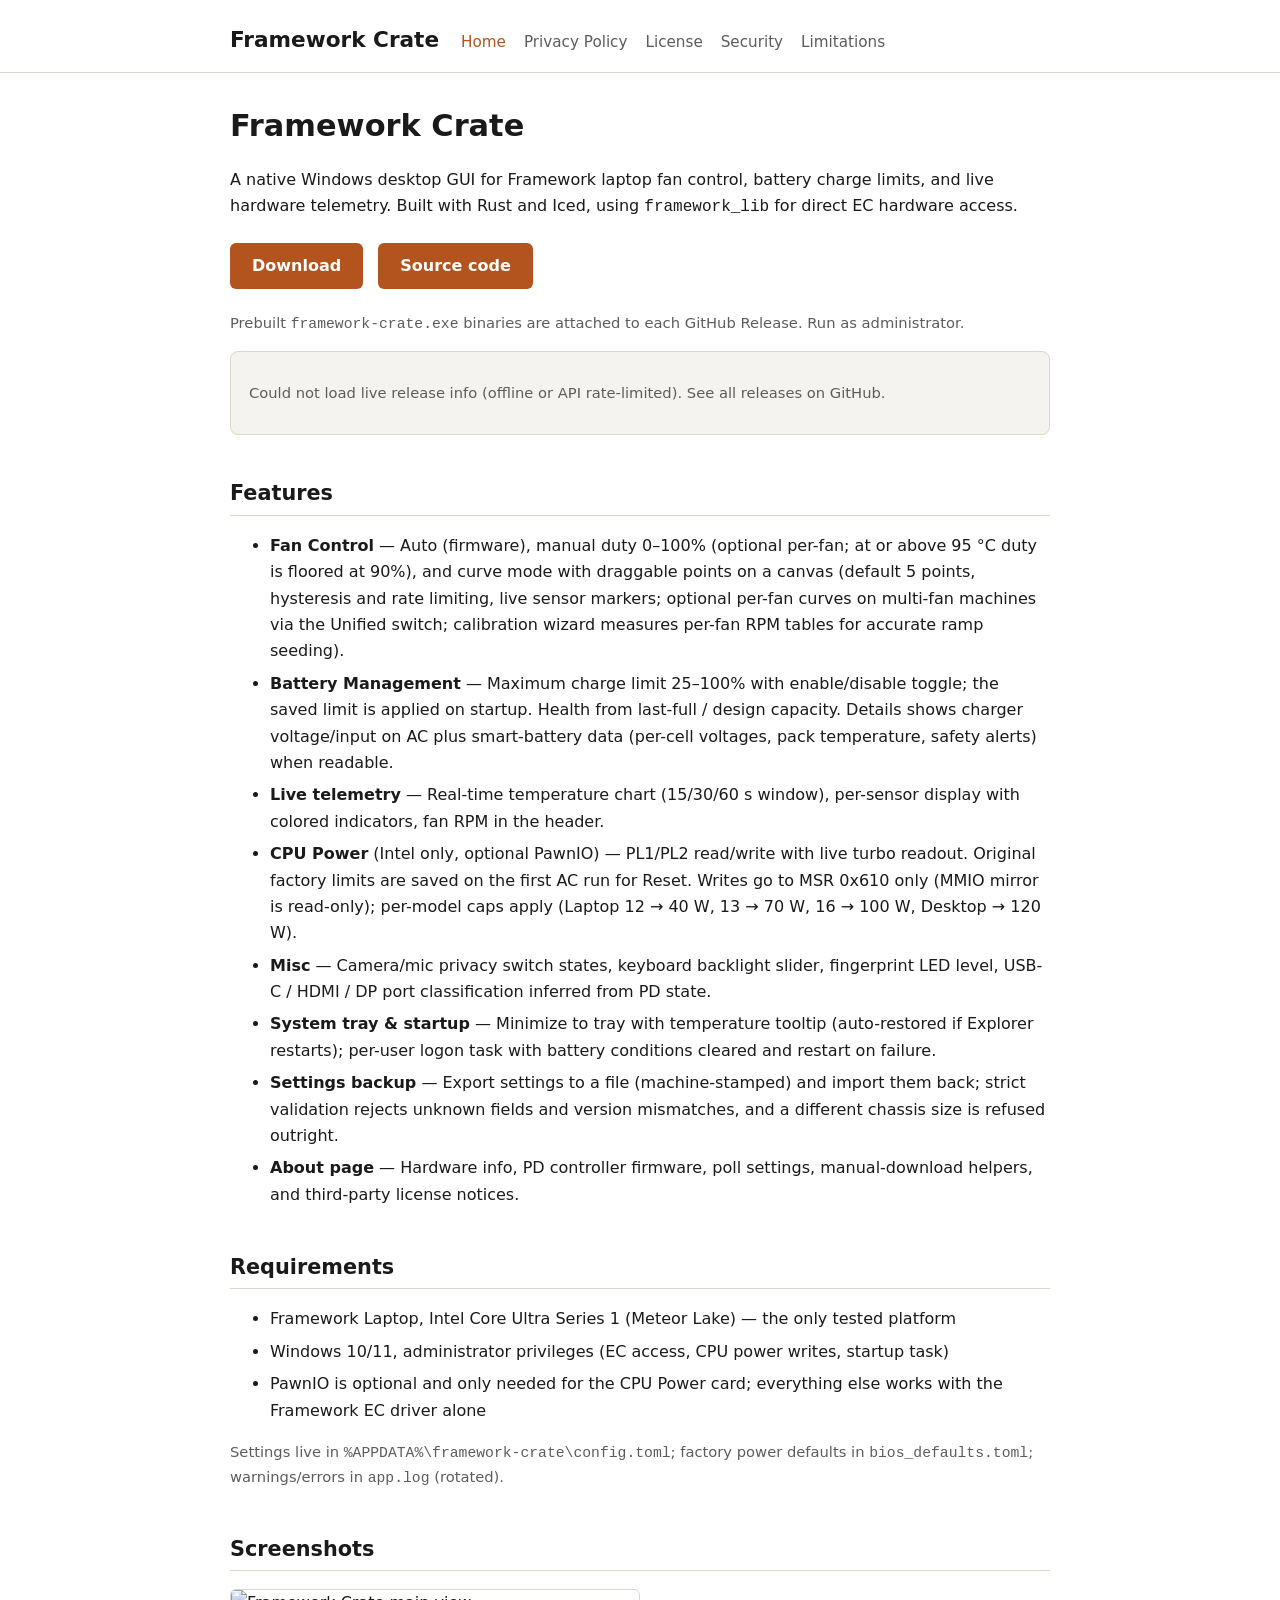
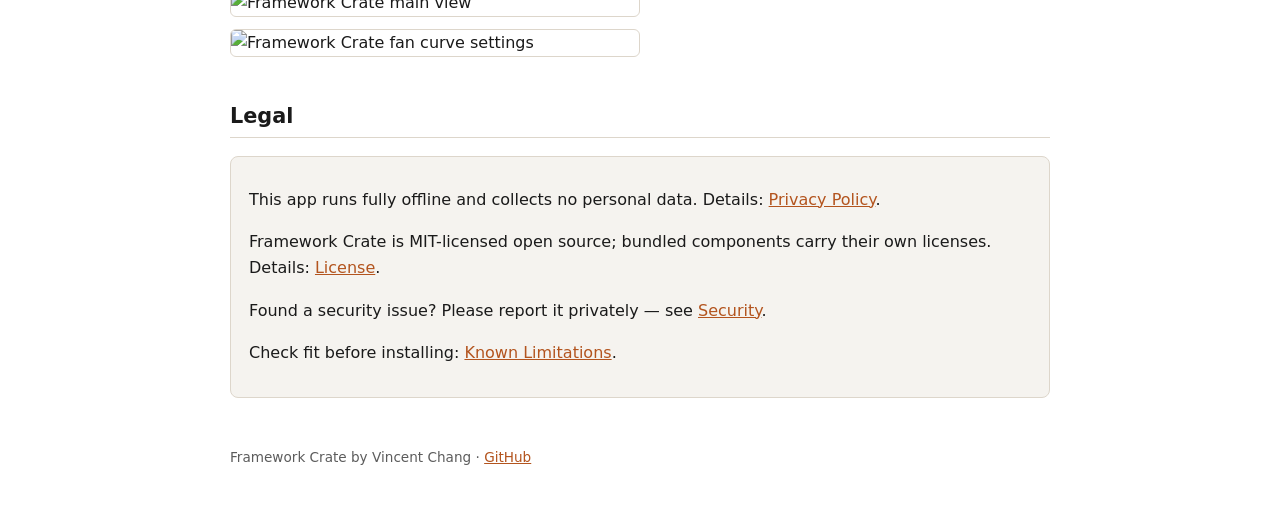
==== docs/index.html @ 08c5e499 "docs: live release info on homepage - Download section shows latest version, per-asset downloads and" ====
<!DOCTYPE html>
<html lang="en">
<head>
<meta charset="utf-8">
<meta name="viewport" content="width=device-width, initial-scale=1">
<title>Framework Crate — Fan control for Framework laptops</title>
<link rel="stylesheet" href="style.css">
</head>
<body>
<header class="site"><div class="wrap">
<a class="brand" href="index.html">Framework Crate</a>
<nav><a class="active" href="index.html">Home</a><a href="privacy.html">Privacy Policy</a><a href="license.html">License</a><a href="security.html">Security</a><a href="limitations.html">Limitations</a></nav>
</div></header>
<div class="wrap">

<h1>Framework Crate</h1>
<p>A native Windows desktop GUI for Framework laptop fan control, battery charge limits, and live hardware telemetry. Built with Rust and Iced, using <code>framework_lib</code> for direct EC hardware access.</p>

<p><a class="btn" href="https://github.com/vincent-chang-rightfighter/Framework-Crate/releases">Download</a>
<a class="btn" href="https://github.com/vincent-chang-rightfighter/Framework-Crate">Source code</a></p>
<p class="muted">Prebuilt <code>framework-crate.exe</code> binaries are attached to each GitHub Release. Run as administrator.</p>

<div class="card" id="release-card">
<p class="muted" id="release-status">Loading latest release info…</p>
<div id="release-body" hidden>
<p><strong>Latest release: <a id="release-tag" href="https://github.com/vincent-chang-rightfighter/Framework-Crate/releases"></a></strong>
<span class="muted" id="release-date"></span></p>
<table id="release-assets">
<tr><th>File</th><th>Size</th><th>Downloads</th></tr>
</table>
<p>Total downloads (all releases): <strong id="release-total">…</strong></p>
<p>SHA-256 (<code>framework-crate.exe</code>):<br><code id="release-sha">…</code>
<button id="release-sha-copy" type="button">Copy</button></p>
</div>
</div>
<script>
(function () {
  var repo = "vincent-chang-rightfighter/Framework-Crate";
  function fmtSize(b) {
    if (b == null) return "-";
    return (b / 1048576).toFixed(2) + " MB";
  }
  function fail() {
    document.getElementById("release-status").textContent =
      "Could not load live release info (offline or API rate-limited). See all releases on GitHub.";
  }
  fetch("https://api.github.com/repos/" + repo + "/releases?per_page=100")
    .then(function (r) { if (!r.ok) throw new Error(r.status); return r.json(); })
    .then(function (releases) {
      if (!releases.length) throw new Error("no releases");
      var latest = releases[0];
      var total = 0;
      releases.forEach(function (rel) {
        (rel.assets || []).forEach(function (a) { total += a.download_count || 0; });
      });
      document.getElementById("release-tag").textContent = latest.tag_name;
      document.getElementById("release-tag").href = latest.html_url;
      document.getElementById("release-date").textContent =
        "· published " + latest.published_at.slice(0, 10);
      var tbl = document.getElementById("release-assets");
      (latest.assets || []).forEach(function (a) {
        if (/\.txt$|\.md$/i.test(a.name) && !/sha256/i.test(a.name)) return;
        var tr = document.createElement("tr");
        var tdN = document.createElement("td");
        var link = document.createElement("a");
        link.href = a.browser_download_url;
        link.textContent = a.name;
        tdN.appendChild(link);
        var tdS = document.createElement("td");
        tdS.textContent = fmtSize(a.size);
        var tdD = document.createElement("td");
        tdD.textContent = (a.download_count || 0).toLocaleString("en-US");
        tr.appendChild(tdN); tr.appendChild(tdS); tr.appendChild(tdD);
        tbl.appendChild(tr);
      });
      document.getElementById("release-total").textContent = total.toLocaleString("en-US");
      var sums = (latest.assets || []).filter(function (a) { return /sha256/i.test(a.name); })[0];
      var shaEl = document.getElementById("release-sha");
      if (sums) {
        fetch(sums.browser_download_url)
          .then(function (r) { if (!r.ok) throw new Error(r.status); return r.text(); })
          .then(function (t) {
            var m = t.match(/([0-9a-fA-F]{64})\s+framework-crate\.exe/);
            shaEl.textContent = m ? m[1].toLowerCase() : t.trim().split("\n")[0];
          })
          .catch(function () { shaEl.textContent = "see SHA256SUMS in the release"; });
      } else {
        shaEl.textContent = "see SHA256SUMS in the release";
      }
      document.getElementById("release-sha-copy").addEventListener("click", function () {
        var t = shaEl.textContent;
        if (navigator.clipboard && t.length === 64) navigator.clipboard.writeText(t);
      });
      document.getElementById("release-status").hidden = true;
      document.getElementById("release-body").hidden = false;
    })
    .catch(fail);
})();
</script>

<h2>Features</h2>
<ul class="tight">
<li><strong>Fan Control</strong> — Auto (firmware), manual duty 0–100% (optional per-fan; at or above 95 °C duty is floored at 90%), and curve mode with draggable points on a canvas (default 5 points, hysteresis and rate limiting, live sensor markers; optional per-fan curves on multi-fan machines via the Unified switch; calibration wizard measures per-fan RPM tables for accurate ramp seeding).</li>
<li><strong>Battery Management</strong> — Maximum charge limit 25–100% with enable/disable toggle; the saved limit is applied on startup. Health from last-full / design capacity. Details shows charger voltage/input on AC plus smart-battery data (per-cell voltages, pack temperature, safety alerts) when readable.</li>
<li><strong>Live telemetry</strong> — Real-time temperature chart (15/30/60 s window), per-sensor display with colored indicators, fan RPM in the header.</li>
<li><strong>CPU Power</strong> (Intel only, optional PawnIO) — PL1/PL2 read/write with live turbo readout. Original factory limits are saved on the first AC run for Reset. Writes go to MSR 0x610 only (MMIO mirror is read-only); per-model caps apply (Laptop 12 → 40 W, 13 → 70 W, 16 → 100 W, Desktop → 120 W).</li>
<li><strong>Misc</strong> — Camera/mic privacy switch states, keyboard backlight slider, fingerprint LED level, USB-C / HDMI / DP port classification inferred from PD state.</li>
<li><strong>System tray &amp; startup</strong> — Minimize to tray with temperature tooltip (auto-restored if Explorer restarts); per-user logon task with battery conditions cleared and restart on failure.</li>
<li><strong>Settings backup</strong> — Export settings to a file (machine-stamped) and import them back; strict validation rejects unknown fields and version mismatches, and a different chassis size is refused outright.</li>
<li><strong>About page</strong> — Hardware info, PD controller firmware, poll settings, manual-download helpers, and third-party license notices.</li>
</ul>

<h2>Requirements</h2>
<ul class="tight">
<li>Framework Laptop, Intel Core Ultra Series 1 (Meteor Lake) — the only tested platform</li>
<li>Windows 10/11, administrator privileges (EC access, CPU power writes, startup task)</li>
<li>PawnIO is optional and only needed for the CPU Power card; everything else works with the Framework EC driver alone</li>
</ul>
<p class="muted">Settings live in <code>%APPDATA%\framework-crate\config.toml</code>; factory power defaults in <code>bios_defaults.toml</code>; warnings/errors in <code>app.log</code> (rotated).</p>

<h2>Screenshots</h2>
<div class="shots">
<img src="https://raw.githubusercontent.com/vincent-chang-rightfighter/Framework-Crate/master/images/Framework-Crate-v0.9.0-1.png" alt="Framework Crate main view">
<img src="https://raw.githubusercontent.com/vincent-chang-rightfighter/Framework-Crate/master/images/Framework-Crate-v0.9.0-2.png" alt="Framework Crate fan curve settings">
</div>

<h2>Legal</h2>
<div class="card">
<p>This app runs fully offline and collects no personal data. Details: <a href="privacy.html">Privacy Policy</a>.</p>
<p>Framework Crate is MIT-licensed open source; bundled components carry their own licenses. Details: <a href="license.html">License</a>.</p>
<p>Found a security issue? Please report it privately — see <a href="security.html">Security</a>.</p>
<p>Check fit before installing: <a href="limitations.html">Known Limitations</a>.</p>
</div>

<footer>Framework Crate by Vincent Chang · <a href="https://github.com/vincent-chang-rightfighter/Framework-Crate">GitHub</a></footer>
</div>
</body>
</html>
---- docs/style.css ----
/* Framework Crate project site — shared stylesheet. */
:root {
  --bg: #ffffff;
  --fg: #1a1a1a;
  --muted: #5c5c5c;
  --accent: #b3541e;
  --card: #f5f3ef;
  --border: #ddd6cb;
  --code-bg: #efece6;
}
@media (prefers-color-scheme: dark) {
  :root {
    --bg: #16130f;
    --fg: #ece7dd;
    --muted: #a8a094;
    --accent: #e08a3c;
    --card: #211d17;
    --border: #3a342a;
    --code-bg: #26211a;
  }
}
* { box-sizing: border-box; }
body {
  margin: 0;
  background: var(--bg);
  color: var(--fg);
  font-family: "Segoe UI", system-ui, -apple-system, Arial, sans-serif;
  line-height: 1.65;
}
.wrap { max-width: 860px; margin: 0 auto; padding: 0 20px 64px; }
header.site {
  border-bottom: 1px solid var(--border);
  margin-bottom: 28px;
}
header.site .wrap {
  padding-top: 22px;
  padding-bottom: 14px;
  display: flex;
  flex-wrap: wrap;
  align-items: baseline;
  gap: 6px 22px;
}
.brand { font-size: 1.35rem; font-weight: 700; text-decoration: none; color: var(--fg); }
nav a {
  margin-right: 18px;
  color: var(--muted);
  text-decoration: none;
  font-size: 0.95rem;
}
nav a:hover, nav a.active { color: var(--accent); }
h1 { font-size: 1.9rem; margin: 0.4em 0 0.5em; }
h2 { font-size: 1.3rem; margin-top: 2em; border-bottom: 1px solid var(--border); padding-bottom: 4px; }
p.muted, .muted { color: var(--muted); font-size: 0.92rem; }
.card {
  background: var(--card);
  border: 1px solid var(--border);
  border-radius: 8px;
  padding: 14px 18px;
  margin: 14px 0;
}
ul.tight li { margin-bottom: 6px; }
a { color: var(--accent); }
code, pre { font-family: Consolas, "Courier New", monospace; }
pre {
  background: var(--code-bg);
  border: 1px solid var(--border);
  border-radius: 6px;
  padding: 12px 14px;
  overflow-x: auto;
  font-size: 0.85rem;
  white-space: pre-wrap;
}
.btn {
  display: inline-block;
  background: var(--accent);
  color: #fff !important;
  padding: 10px 22px;
  border-radius: 6px;
  text-decoration: none;
  font-weight: 600;
  margin: 6px 10px 6px 0;
}
table { border-collapse: collapse; width: 100%; margin: 12px 0; font-size: 0.93rem; }
th, td { border: 1px solid var(--border); padding: 8px 10px; text-align: left; }
th { background: var(--card); }
.shots { display: flex; flex-wrap: wrap; gap: 12px; margin: 14px 0; }
.shots img { width: 100%; max-width: 410px; border: 1px solid var(--border); border-radius: 6px; }
button {
  font: inherit;
  font-size: 0.85rem;
  padding: 4px 12px;
  border: 1px solid var(--border);
  border-radius: 6px;
  background: var(--card);
  color: var(--fg);
  cursor: pointer;
}
button:hover { border-color: var(--accent); color: var(--accent); }
footer { margin-top: 48px; font-size: 0.85rem; color: var(--muted); }
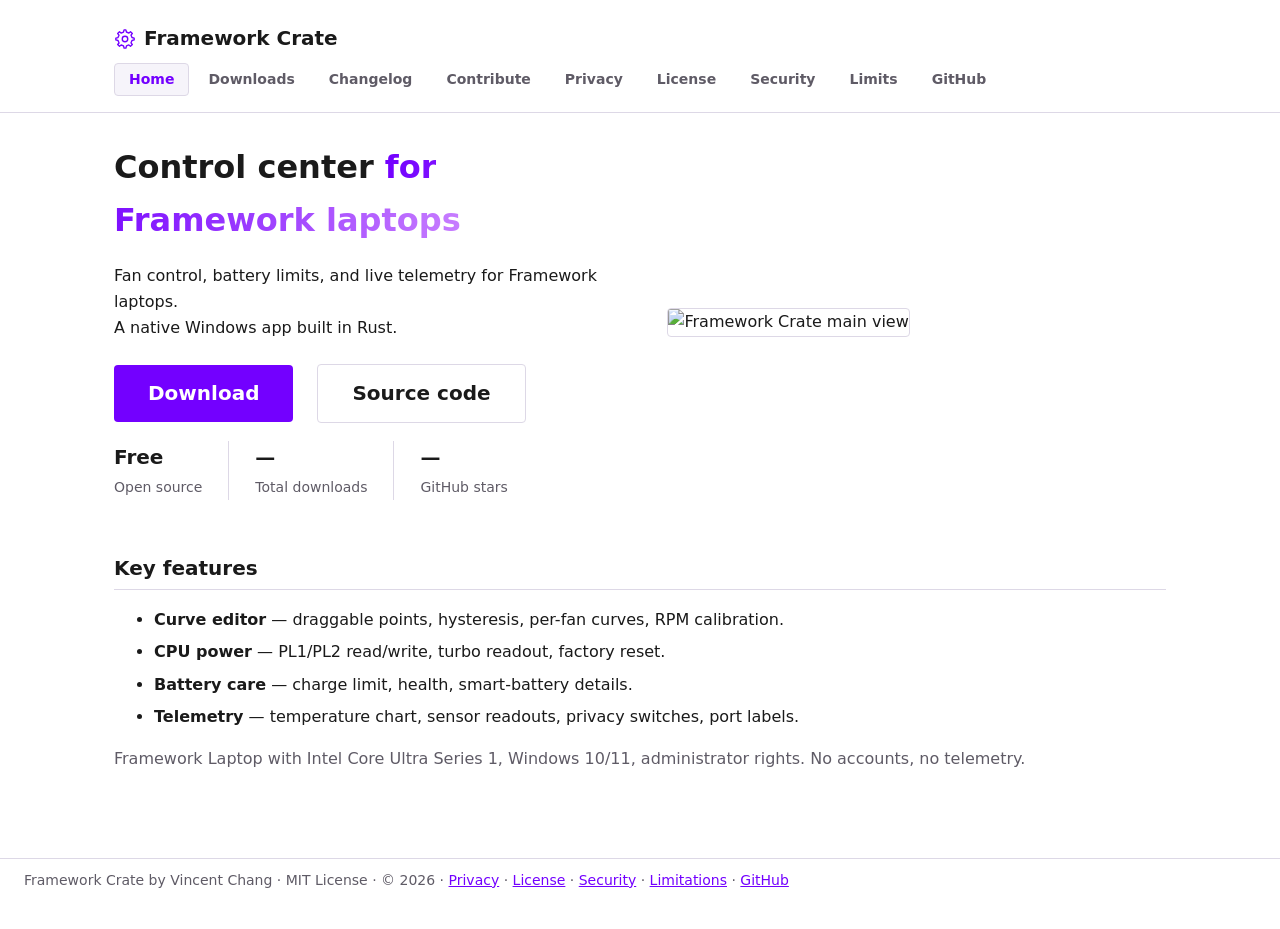
==== commit adbc0d44: "docs: rework site into home, downloads, changelog, contribute pages - Home: short intro, stats (exe-" ====
--- a/docs/index.html
+++ b/docs/index.html
@@ -3,136 +3,80 @@
 <head>
 <meta charset="utf-8">
 <meta name="viewport" content="width=device-width, initial-scale=1">
-<title>Framework Crate — Fan control for Framework laptops</title>
+<title>Framework Crate — Control center for Framework laptops</title>
 <link rel="stylesheet" href="style.css">
+<link rel="icon" href="icon.png" type="image/png">
+<link rel="icon" href="icon.svg" type="image/svg+xml">
+<link rel="apple-touch-icon" href="icon.png">
 </head>
 <body>
-<header class="site"><div class="wrap">
-<a class="brand" href="index.html">Framework Crate</a>
-<nav><a class="active" href="index.html">Home</a><a href="privacy.html">Privacy Policy</a><a href="license.html">License</a><a href="security.html">Security</a><a href="limitations.html">Limitations</a></nav>
+<header class="site"><div class="wrap nav-row">
+<a class="brand" href="index.html"><svg class="brand-icon" viewBox="0 0 24 24" fill="none" xmlns="http://www.w3.org/2000/svg" aria-hidden="true"><path d="M12 15C13.6569 15 15 13.6569 15 12C15 10.3431 13.6569 9 12 9C10.3431 9 9 10.3431 9 12C9 13.6569 10.3431 15 12 15Z" stroke="currentColor" stroke-width="1.5" stroke-linecap="round" stroke-linejoin="round"/><path d="M19.6224 10.3954L18.5247 7.7448L20 6L18 4L16.2647 5.48295L13.5578 4.36974L12.9353 2H10.981L10.3491 4.40113L7.70441 5.51596L6 4L4 6L5.45337 7.78885L4.3725 10.4463L2 11V13L4.40111 13.6555L5.51575 16.2997L4 18L6 20L7.79116 18.5403L10.397 19.6123L11 22H13L13.6045 19.6132L16.2551 18.5155C16.6969 18.8313 18 20 18 20L20 18L18.5159 16.2494L19.6139 13.598L21.9999 12.9772L22 11L19.6224 10.3954Z" stroke="currentColor" stroke-width="1.5" stroke-linecap="round" stroke-linejoin="round"/></svg>Framework Crate</a>
+<nav><a class="pill active" href="index.html">Home</a><a class="pill" href="downloads.html">Downloads</a><a class="pill" href="changelog.html">Changelog</a><a class="pill" href="contribute.html">Contribute</a><a class="pill" href="privacy.html">Privacy</a><a class="pill" href="license.html">License</a><a class="pill" href="security.html">Security</a><a class="pill" href="limitations.html">Limits</a><a class="pill" href="https://github.com/vincent-chang-rightfighter/Framework-Crate">GitHub</a></nav>
 </div></header>
 <div class="wrap">
 
-<h1>Framework Crate</h1>
-<p>A native Windows desktop GUI for Framework laptop fan control, battery charge limits, and live hardware telemetry. Built with Rust and Iced, using <code>framework_lib</code> for direct EC hardware access.</p>
-
-<p><a class="btn" href="https://github.com/vincent-chang-rightfighter/Framework-Crate/releases">Download</a>
-<a class="btn" href="https://github.com/vincent-chang-rightfighter/Framework-Crate">Source code</a></p>
-<p class="muted">Prebuilt <code>framework-crate.exe</code> binaries are attached to each GitHub Release. Run as administrator.</p>
-
-<div class="card" id="release-card">
-<p class="muted" id="release-status">Loading latest release info…</p>
-<div id="release-body" hidden>
-<p><strong>Latest release: <a id="release-tag" href="https://github.com/vincent-chang-rightfighter/Framework-Crate/releases"></a></strong>
-<span class="muted" id="release-date"></span></p>
-<table id="release-assets">
-<tr><th>File</th><th>Size</th><th>Downloads</th></tr>
-</table>
-<p>Total downloads (all releases): <strong id="release-total">…</strong></p>
-<p>SHA-256 (<code>framework-crate.exe</code>):<br><code id="release-sha">…</code>
-<button id="release-sha-copy" type="button">Copy</button></p>
+<section class="hero">
+<div class="hero-text">
+<h1>Control center <span class="grad">for Framework laptops</span></h1>
+<p>Fan control, battery limits, and live telemetry for Framework laptops.<br>A native Windows app built in Rust.</p>
+<div class="hero-actions">
+<a class="btn btn-big" href="downloads.html">Download</a>
+<a class="btn btn-big btn-ghost" href="https://github.com/vincent-chang-rightfighter/Framework-Crate">Source code</a>
+</div>
+<div class="stats">
+<div><span class="stat-num">Free</span><span class="stat-label">Open source</span></div>
+<div><span class="stat-num" id="stat-dl">…</span><span class="stat-label">Total downloads</span></div>
+<div><a id="stat-stars-link" href="https://github.com/vincent-chang-rightfighter/Framework-Crate"><span class="stat-num" id="stat-stars">…</span><span class="stat-label">GitHub stars</span></a></div>
 </div>
 </div>
+<div class="hero-shot"><img src="https://raw.githubusercontent.com/vincent-chang-rightfighter/Framework-Crate/master/images/Framework-Crate-v0.9.0-1.png" alt="Framework Crate main view"></div>
+</section>
 <script>
 (function () {
   var repo = "vincent-chang-rightfighter/Framework-Crate";
-  function fmtSize(b) {
-    if (b == null) return "-";
-    return (b / 1048576).toFixed(2) + " MB";
-  }
-  function fail() {
-    document.getElementById("release-status").textContent =
-      "Could not load live release info (offline or API rate-limited). See all releases on GitHub.";
-  }
-  fetch("https://api.github.com/repos/" + repo + "/releases?per_page=100")
-    .then(function (r) { if (!r.ok) throw new Error(r.status); return r.json(); })
-    .then(function (releases) {
-      if (!releases.length) throw new Error("no releases");
-      var latest = releases[0];
-      var total = 0;
-      releases.forEach(function (rel) {
-        (rel.assets || []).forEach(function (a) { total += a.download_count || 0; });
+  var relP = fetch("https://api.github.com/repos/" + repo + "/releases?per_page=100").then(function (r) {
+    if (!r.ok) throw new Error(r.status);
+    return r.json();
+  });
+  var repoP = fetch("https://api.github.com/repos/" + repo).then(function (r) {
+    if (!r.ok) throw new Error(r.status);
+    return r.json();
+  }).catch(function () { return null; });
+  Promise.all([relP, repoP]).then(function (vals) {
+    var releases = vals[0], info = vals[1];
+    if (!releases.length) throw new Error("no releases");
+    var total = 0;
+    releases.forEach(function (rel) {
+      (rel.assets || []).forEach(function (a) {
+        if (/\.exe$/i.test(a.name || "")) total += a.download_count || 0;
       });
-      document.getElementById("release-tag").textContent = latest.tag_name;
-      document.getElementById("release-tag").href = latest.html_url;
-      document.getElementById("release-date").textContent =
-        "· published " + latest.published_at.slice(0, 10);
-      var tbl = document.getElementById("release-assets");
-      (latest.assets || []).forEach(function (a) {
-        if (/\.txt$|\.md$/i.test(a.name) && !/sha256/i.test(a.name)) return;
-        var tr = document.createElement("tr");
-        var tdN = document.createElement("td");
-        var link = document.createElement("a");
-        link.href = a.browser_download_url;
-        link.textContent = a.name;
-        tdN.appendChild(link);
-        var tdS = document.createElement("td");
-        tdS.textContent = fmtSize(a.size);
-        var tdD = document.createElement("td");
-        tdD.textContent = (a.download_count || 0).toLocaleString("en-US");
-        tr.appendChild(tdN); tr.appendChild(tdS); tr.appendChild(tdD);
-        tbl.appendChild(tr);
-      });
-      document.getElementById("release-total").textContent = total.toLocaleString("en-US");
-      var sums = (latest.assets || []).filter(function (a) { return /sha256/i.test(a.name); })[0];
-      var shaEl = document.getElementById("release-sha");
-      if (sums) {
-        fetch(sums.browser_download_url)
-          .then(function (r) { if (!r.ok) throw new Error(r.status); return r.text(); })
-          .then(function (t) {
-            var m = t.match(/([0-9a-fA-F]{64})\s+framework-crate\.exe/);
-            shaEl.textContent = m ? m[1].toLowerCase() : t.trim().split("\n")[0];
-          })
-          .catch(function () { shaEl.textContent = "see SHA256SUMS in the release"; });
-      } else {
-        shaEl.textContent = "see SHA256SUMS in the release";
-      }
-      document.getElementById("release-sha-copy").addEventListener("click", function () {
-        var t = shaEl.textContent;
-        if (navigator.clipboard && t.length === 64) navigator.clipboard.writeText(t);
-      });
-      document.getElementById("release-status").hidden = true;
-      document.getElementById("release-body").hidden = false;
-    })
-    .catch(fail);
+    });
+    document.getElementById("stat-dl").textContent = total.toLocaleString("en-US");
+    if (info && typeof info.stargazers_count === "number") {
+      document.getElementById("stat-stars").textContent = info.stargazers_count;
+    }
+  }).catch(function () {
+    document.getElementById("stat-dl").textContent = "—";
+    document.getElementById("stat-stars").textContent = "—";
+  });
+  document.getElementById("year").textContent = new Date().getFullYear();
 })();
 </script>
 
-<h2>Features</h2>
+<h2>Key features</h2>
 <ul class="tight">
-<li><strong>Fan Control</strong> — Auto (firmware), manual duty 0–100% (optional per-fan; at or above 95 °C duty is floored at 90%), and curve mode with draggable points on a canvas (default 5 points, hysteresis and rate limiting, live sensor markers; optional per-fan curves on multi-fan machines via the Unified switch; calibration wizard measures per-fan RPM tables for accurate ramp seeding).</li>
-<li><strong>Battery Management</strong> — Maximum charge limit 25–100% with enable/disable toggle; the saved limit is applied on startup. Health from last-full / design capacity. Details shows charger voltage/input on AC plus smart-battery data (per-cell voltages, pack temperature, safety alerts) when readable.</li>
-<li><strong>Live telemetry</strong> — Real-time temperature chart (15/30/60 s window), per-sensor display with colored indicators, fan RPM in the header.</li>
-<li><strong>CPU Power</strong> (Intel only, optional PawnIO) — PL1/PL2 read/write with live turbo readout. Original factory limits are saved on the first AC run for Reset. Writes go to MSR 0x610 only (MMIO mirror is read-only); per-model caps apply (Laptop 12 → 40 W, 13 → 70 W, 16 → 100 W, Desktop → 120 W).</li>
-<li><strong>Misc</strong> — Camera/mic privacy switch states, keyboard backlight slider, fingerprint LED level, USB-C / HDMI / DP port classification inferred from PD state.</li>
-<li><strong>System tray &amp; startup</strong> — Minimize to tray with temperature tooltip (auto-restored if Explorer restarts); per-user logon task with battery conditions cleared and restart on failure.</li>
-<li><strong>Settings backup</strong> — Export settings to a file (machine-stamped) and import them back; strict validation rejects unknown fields and version mismatches, and a different chassis size is refused outright.</li>
-<li><strong>About page</strong> — Hardware info, PD controller firmware, poll settings, manual-download helpers, and third-party license notices.</li>
+<li><strong>Curve editor</strong> — draggable points, hysteresis, per-fan curves, RPM calibration.</li>
+<li><strong>CPU power</strong> — PL1/PL2 read/write, turbo readout, factory reset.</li>
+<li><strong>Battery care</strong> — charge limit, health, smart-battery details.</li>
+<li><strong>Telemetry</strong> — temperature chart, sensor readouts, privacy switches, port labels.</li>
 </ul>
+<p class="muted">Framework Laptop with Intel Core Ultra Series 1, Windows 10/11, administrator rights. No accounts, no telemetry.</p>
 
-<h2>Requirements</h2>
-<ul class="tight">
-<li>Framework Laptop, Intel Core Ultra Series 1 (Meteor Lake) — the only tested platform</li>
-<li>Windows 10/11, administrator privileges (EC access, CPU power writes, startup task)</li>
-<li>PawnIO is optional and only needed for the CPU Power card; everything else works with the Framework EC driver alone</li>
-</ul>
-<p class="muted">Settings live in <code>%APPDATA%\framework-crate\config.toml</code>; factory power defaults in <code>bios_defaults.toml</code>; warnings/errors in <code>app.log</code> (rotated).</p>
-
-<h2>Screenshots</h2>
-<div class="shots">
-<img src="https://raw.githubusercontent.com/vincent-chang-rightfighter/Framework-Crate/master/images/Framework-Crate-v0.9.0-1.png" alt="Framework Crate main view">
-<img src="https://raw.githubusercontent.com/vincent-chang-rightfighter/Framework-Crate/master/images/Framework-Crate-v0.9.0-2.png" alt="Framework Crate fan curve settings">
+<footer>
+<p>Framework Crate by Vincent Chang · MIT License · © <span id="year">2026</span> · <a href="privacy.html">Privacy</a> · <a href="license.html">License</a> · <a href="security.html">Security</a> · <a href="limitations.html">Limitations</a> · <a href="https://github.com/vincent-chang-rightfighter/Framework-Crate">GitHub</a></p>
+</footer>
 </div>
-
-<h2>Legal</h2>
-<div class="card">
-<p>This app runs fully offline and collects no personal data. Details: <a href="privacy.html">Privacy Policy</a>.</p>
-<p>Framework Crate is MIT-licensed open source; bundled components carry their own licenses. Details: <a href="license.html">License</a>.</p>
-<p>Found a security issue? Please report it privately — see <a href="security.html">Security</a>.</p>
-<p>Check fit before installing: <a href="limitations.html">Known Limitations</a>.</p>
-</div>
-
-<footer>Framework Crate by Vincent Chang · <a href="https://github.com/vincent-chang-rightfighter/Framework-Crate">GitHub</a></footer>
-</div>
+<script>document.getElementById("year").textContent = new Date().getFullYear();</script>
 </body>
 </html>
--- a/docs/style.css
+++ b/docs/style.css
@@ -2,36 +2,70 @@
 :root {
   --bg: #ffffff;
   --fg: #1a1a1a;
-  --muted: #5c5c5c;
-  --accent: #b3541e;
-  --card: #f5f3ef;
-  --border: #ddd6cb;
-  --code-bg: #efece6;
+  --muted: #5f5b66;
+  /* Matches the app icon stroke (#7300ff). */
+  --accent: #7300ff;
+  --card: #f6f4fa;
+  --border: #ddd8e6;
+  --code-bg: #f0edf6;
+  /* Type scale: four sizes only. */
+  --fs-xl: 2rem;
+  --fs-lg: 1.25rem;
+  --fs-md: 1rem;
+  --fs-sm: 0.875rem;
 }
 @media (prefers-color-scheme: dark) {
   :root {
-    --bg: #16130f;
-    --fg: #ece7dd;
-    --muted: #a8a094;
-    --accent: #e08a3c;
-    --card: #211d17;
-    --border: #3a342a;
-    --code-bg: #26211a;
+    --bg: #131016;
+    --fg: #ece9f0;
+    --muted: #a6a1ae;
+    --accent: #a678ff;
+    --card: #1d1a24;
+    --border: #35313d;
+    --code-bg: #241f2d;
   }
 }
 * { box-sizing: border-box; }
 body {
   margin: 0;
+  /* Room for the fixed footer so the last content is never covered. */
+  padding-bottom: 76px;
   background: var(--bg);
   color: var(--fg);
   font-family: "Segoe UI", system-ui, -apple-system, Arial, sans-serif;
+  font-size: var(--fs-md);
   line-height: 1.65;
 }
-.wrap { max-width: 860px; margin: 0 auto; padding: 0 20px 64px; }
+@media (max-width: 760px) {
+  body { padding-bottom: 64px; }
+}
+.wrap { max-width: 1100px; margin: 0 auto; padding: 0 24px 64px; }
+[id] { scroll-margin-top: 90px; }
 header.site {
   border-bottom: 1px solid var(--border);
   margin-bottom: 28px;
-}
+  position: sticky;
+  top: 0;
+  z-index: 50;
+  background: var(--bg);
+}
+@media (min-width: 721px) {
+  header.site { background: color-mix(in srgb, var(--bg) 88%, transparent); backdrop-filter: blur(8px); }
+}
+.nav-row { display: flex; flex-wrap: wrap; align-items: center; gap: 6px 22px; }
+nav a.pill {
+  display: inline-block;
+  margin: 2px 4px 2px 0;
+  padding: 4px 14px;
+  border-radius: 4px;
+  font-size: var(--fs-sm);
+  font-weight: 600;
+  color: var(--muted);
+  text-decoration: none;
+  border: 1px solid transparent;
+}
+nav a.pill:hover { color: var(--accent); border-color: var(--border); }
+nav a.pill.active { color: var(--accent); border-color: var(--border); background: var(--card); }
 header.site .wrap {
   padding-top: 22px;
   padding-bottom: 14px;
@@ -40,34 +74,62 @@
   align-items: baseline;
   gap: 6px 22px;
 }
-.brand { font-size: 1.35rem; font-weight: 700; text-decoration: none; color: var(--fg); }
+.brand {
+  display: inline-flex;
+  align-items: center;
+  gap: 8px;
+  font-size: var(--fs-lg);
+  font-weight: 700;
+  text-decoration: none;
+  color: var(--fg);
+}
+.brand-icon { width: 22px; height: 22px; color: var(--accent); flex: 0 0 auto; }
 nav a {
   margin-right: 18px;
   color: var(--muted);
   text-decoration: none;
-  font-size: 0.95rem;
+  font-size: var(--fs-sm);
 }
 nav a:hover, nav a.active { color: var(--accent); }
-h1 { font-size: 1.9rem; margin: 0.4em 0 0.5em; }
-h2 { font-size: 1.3rem; margin-top: 2em; border-bottom: 1px solid var(--border); padding-bottom: 4px; }
-p.muted, .muted { color: var(--muted); font-size: 0.92rem; }
+h1 { font-size: var(--fs-xl); margin: 0.4em 0 0.5em; }
+.grad {
+  background: linear-gradient(90deg, var(--accent), #c77dff);
+  -webkit-background-clip: text;
+  background-clip: text;
+  color: transparent;
+}
+section { scroll-margin-top: 90px; }
+h2 { font-size: var(--fs-lg); margin-top: 2.4em; border-bottom: 1px solid var(--border); padding-bottom: 4px; }
+p.muted, .muted { color: var(--muted); }
+.small { font-size: var(--fs-sm); }
+.hero-text { min-width: 0; }
 .card {
   background: var(--card);
   border: 1px solid var(--border);
-  border-radius: 8px;
+  border-radius: 4px;
   padding: 14px 18px;
   margin: 14px 0;
 }
 ul.tight li { margin-bottom: 6px; }
 a { color: var(--accent); }
 code, pre { font-family: Consolas, "Courier New", monospace; }
+/* Inline paths and identifiers get a visible chip; block code below opts out. */
+code {
+  background: var(--code-bg);
+  border: 1px solid var(--border);
+  border-radius: 4px;
+  padding: 1px 6px;
+  font-size: var(--fs-sm);
+  overflow-wrap: anywhere;
+}
+pre code { background: none; border: 0; padding: 0; font-size: inherit; overflow-wrap: normal; }
 pre {
   background: var(--code-bg);
   border: 1px solid var(--border);
-  border-radius: 6px;
+  border-radius: 4px;
   padding: 12px 14px;
   overflow-x: auto;
-  font-size: 0.85rem;
+  font-size: var(--fs-sm);
   white-space: pre-wrap;
 }
 .btn {
@@ -75,25 +137,115 @@
   background: var(--accent);
   color: #fff !important;
   padding: 10px 22px;
-  border-radius: 6px;
+  border-radius: 4px;
   text-decoration: none;
   font-weight: 600;
   margin: 6px 10px 6px 0;
 }
-table { border-collapse: collapse; width: 100%; margin: 12px 0; font-size: 0.93rem; }
+table { border-collapse: collapse; width: 100%; margin: 12px 0; font-size: var(--fs-md); }
 th, td { border: 1px solid var(--border); padding: 8px 10px; text-align: left; }
 th { background: var(--card); }
-.shots { display: flex; flex-wrap: wrap; gap: 12px; margin: 14px 0; }
-.shots img { width: 100%; max-width: 410px; border: 1px solid var(--border); border-radius: 6px; }
+
+.btn-big { font-size: var(--fs-lg); padding: 12px 34px; }
+.hero-actions { display: flex; flex-wrap: wrap; align-items: center; gap: 10px 14px; margin: 6px 0 12px; }
+
+.btn-ghost { background: transparent; border: 1px solid var(--border); color: var(--fg) !important; }
+.btn-ghost:hover { border-color: var(--accent); color: var(--accent) !important; }
+.rel { border-left: 3px solid var(--border); padding: 2px 0 2px 14px; margin: 16px 0; }
+.rel:hover { border-color: var(--accent); }
+.rel h3 { margin: 0 0 4px; font-size: var(--fs-lg); }
+.rel .notes { font-size: var(--fs-md); color: var(--muted); overflow-wrap: anywhere; }
+/* Changelog page: cap each release block so the page stays navigable. */
+.log-layout .rel .notes {
+  max-height: 360px;
+  overflow-y: auto;
+  padding-right: 10px;
+  scrollbar-width: thin;
+  scrollbar-color: var(--border) transparent;
+}
+.log-layout .rel .notes::-webkit-scrollbar { width: 8px; }
+.log-layout .rel .notes::-webkit-scrollbar-track { background: transparent; }
+.log-layout .rel .notes::-webkit-scrollbar-thumb { background: var(--border); border-radius: 4px; }
+.log-layout .rel .notes::-webkit-scrollbar-thumb:hover { background: var(--muted); }
+
+.hero { display: grid; grid-template-columns: 1.05fr 1fr; gap: 30px; align-items: center; margin: 10px 0 6px; }
+.hero h1 { margin-top: 0; }
+.hero-shot img { width: 100%; border: 1px solid var(--border); border-radius: 4px; }
+.log-layout { display: grid; grid-template-columns: 1fr 170px; gap: 26px; align-items: start; }
+.log-nav { position: sticky; top: 90px; border: 1px solid var(--border); border-radius: 4px; padding: 12px 14px; background: var(--card); max-height: 60vh; overflow: auto; }
+.log-nav a { display: block; padding: 2px 0; font-size: var(--fs-sm); text-decoration: none; }
+@media (max-width: 720px) { .log-layout { grid-template-columns: 1fr; } .log-nav { position: static; max-height: none; } .log-nav a { display: inline-block; margin-right: 12px; } }
+details.rel { border: 1px solid var(--border); border-radius: 4px; padding: 10px 14px; margin: 10px 0; background: var(--card); }
+details.rel summary { cursor: pointer; font-weight: 600; }
+details.rel summary .muted { font-weight: 400; }
+.rel-body { margin-top: 8px; }
+.rel-body ul { margin: 6px 0; padding-left: 20px; font-size: var(--fs-md); }
+.rel-body .notes { margin-top: 6px; }
+.dl-grid { display: grid; grid-template-columns: minmax(0, 300px) minmax(0, 1fr); gap: 30px; align-items: start; }
+.dl-grid > div { min-width: 0; }
+.btn-block { display: block; width: 100%; text-align: center; }
+#dl-file-meta div { line-height: 1.55; }
+.dl-sha-wrap { margin-top: 18px; text-align: left; }
+.dl-sha-label { flex: 0 0 auto; }
+.dl-sha-row { display: flex; align-items: center; gap: 10px; flex-wrap: nowrap; margin: 0; overflow-x: auto; }
+.dl-sha { flex: 0 0 auto; font-size: var(--fs-sm); line-height: 1.5; white-space: nowrap; color: var(--muted); background: none; border: 0; padding: 0; }
+#dl-sha-copy { margin: 0; flex: 0 0 auto; }
+/* Cap the latest-release notes so the card height stays predictable;
+   the full history lives on the Changelog page. */
+.dl-grid .notes {
+  max-height: 340px;
+  overflow-y: auto;
+  padding-right: 10px;
+  scrollbar-width: thin;
+  scrollbar-color: var(--border) transparent;
+}
+.dl-grid .notes::-webkit-scrollbar { width: 8px; height: 8px; }
+.dl-grid .notes::-webkit-scrollbar-track { background: transparent; }
+.dl-grid .notes::-webkit-scrollbar-thumb { background: var(--border); border-radius: 4px; }
+.dl-grid .notes::-webkit-scrollbar-thumb:hover { background: var(--muted); }
+.dl-grid .notes::-webkit-scrollbar-corner { background: transparent; }
+@media (max-width: 760px) { .dl-grid { grid-template-columns: 1fr; gap: 14px; } }
+.notes .md-h { font-weight: 600; margin: 12px 0 2px; color: var(--fg); }
+.notes .md-h:first-child { margin-top: 0; }
+.notes ul { margin: 2px 0 6px; padding-left: 20px; }
+.notes li { margin: 0; }
+.notes p { margin: 4px 0 8px; }
+.stats { display: flex; gap: 26px; flex-wrap: wrap; margin: 12px 0 4px; }
+.stats > div + div { border-left: 1px solid var(--border); padding-left: 26px; }
+.stat-num { display: block; font-size: var(--fs-lg); font-weight: 700; }
+.stat-label { font-size: var(--fs-sm); color: var(--muted); }
+#stat-stars-link { text-decoration: none; color: inherit; }
+#stat-stars-link:hover .stat-num { color: var(--accent); }
+@media (max-width: 720px) {
+  .hero { grid-template-columns: 1fr; }
+  .stats { gap: 16px; }
+  .stats > div + div { padding-left: 16px; }
+}
 button {
   font: inherit;
-  font-size: 0.85rem;
+  font-size: var(--fs-sm);
   padding: 4px 12px;
   border: 1px solid var(--border);
-  border-radius: 6px;
+  border-radius: 4px;
   background: var(--card);
   color: var(--fg);
   cursor: pointer;
 }
 button:hover { border-color: var(--accent); color: var(--accent); }
-footer { margin-top: 48px; font-size: 0.85rem; color: var(--muted); }
+footer {
+  position: fixed;
+  left: 0;
+  right: 0;
+  bottom: 0;
+  z-index: 40;
+  background: var(--bg);
+  background: color-mix(in srgb, var(--bg) 92%, transparent);
+  backdrop-filter: blur(8px);
+  border-top: 1px solid var(--border);
+  padding: 10px 0 8px;
+  margin: 0;
+  font-size: var(--fs-sm);
+  color: var(--muted);
+}
+footer > * { max-width: 1100px; margin-left: auto; margin-right: auto; padding: 0 24px; }
+footer p { margin: 0; }
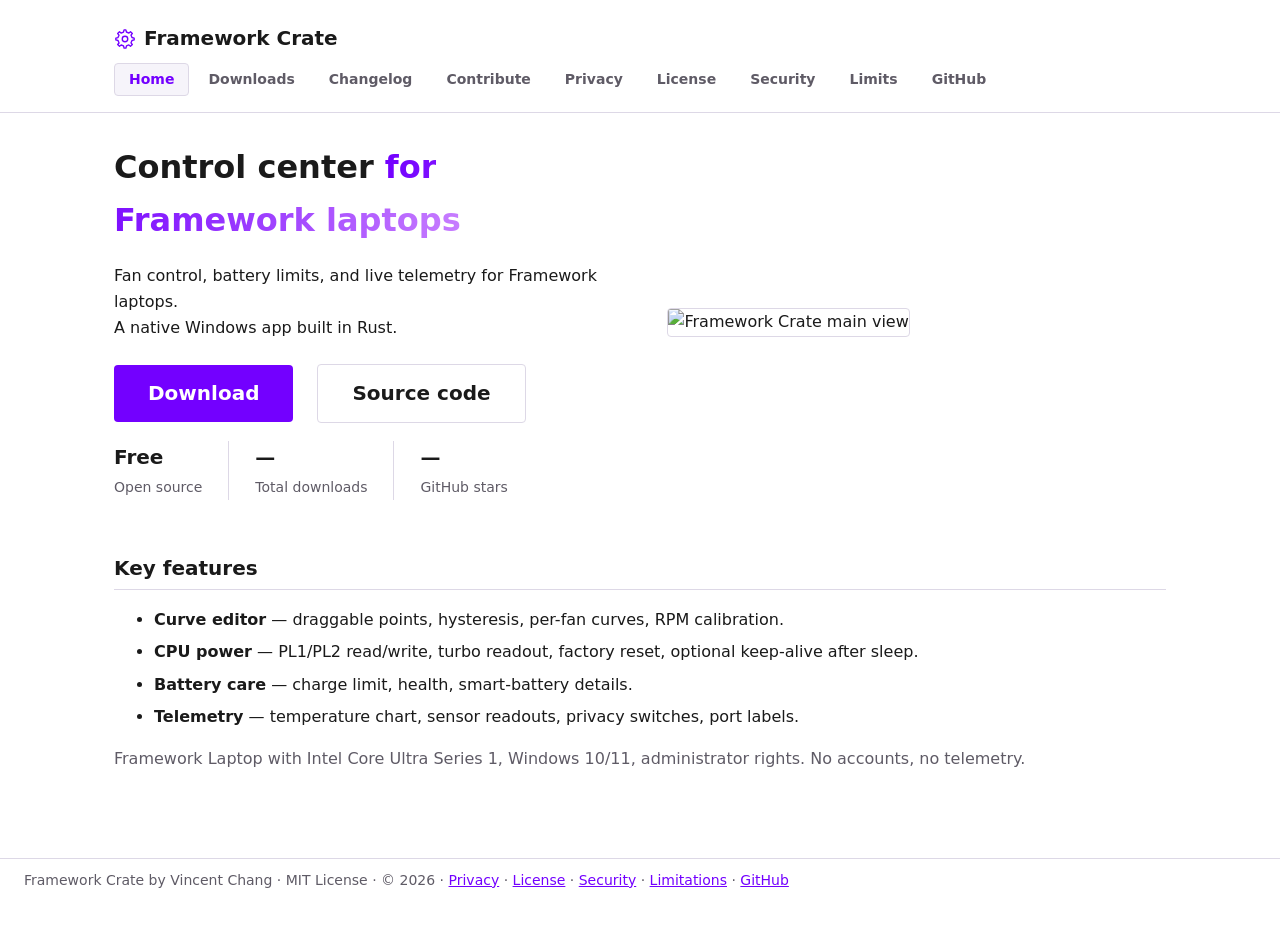
==== commit daa0d758: "docs: describe the keep-alive toggle after the Sync move - README About page list includes keep powe" ====
--- a/docs/index.html
+++ b/docs/index.html
@@ -67,7 +67,7 @@
 <h2>Key features</h2>
 <ul class="tight">
 <li><strong>Curve editor</strong> — draggable points, hysteresis, per-fan curves, RPM calibration.</li>
-<li><strong>CPU power</strong> — PL1/PL2 read/write, turbo readout, factory reset.</li>
+<li><strong>CPU power</strong> — PL1/PL2 read/write, turbo readout, factory reset, optional keep-alive after sleep.</li>
 <li><strong>Battery care</strong> — charge limit, health, smart-battery details.</li>
 <li><strong>Telemetry</strong> — temperature chart, sensor readouts, privacy switches, port labels.</li>
 </ul>
--- a/docs/style.css
+++ b/docs/style.css
@@ -190,6 +190,18 @@
 .dl-sha-row { display: flex; align-items: center; gap: 10px; flex-wrap: nowrap; margin: 0; overflow-x: auto; }
 .dl-sha { flex: 0 0 auto; font-size: var(--fs-sm); line-height: 1.5; white-space: nowrap; color: var(--muted); background: none; border: 0; padding: 0; }
 #dl-sha-copy { margin: 0; flex: 0 0 auto; }
+.vt-line { margin: 0 0 10px; }
+.vt-chip {
+  display: inline-block;
+  margin-top: 2px;
+  padding: 1px 8px;
+  border: 1px solid var(--border);
+  border-radius: 4px;
+  font-size: var(--fs-sm);
+  text-decoration: none;
+  color: var(--fg);
+}
+.vt-chip:hover { border-color: var(--accent); color: var(--accent); }
 /* Cap the latest-release notes so the card height stays predictable;
    the full history lives on the Changelog page. */
 .dl-grid .notes {
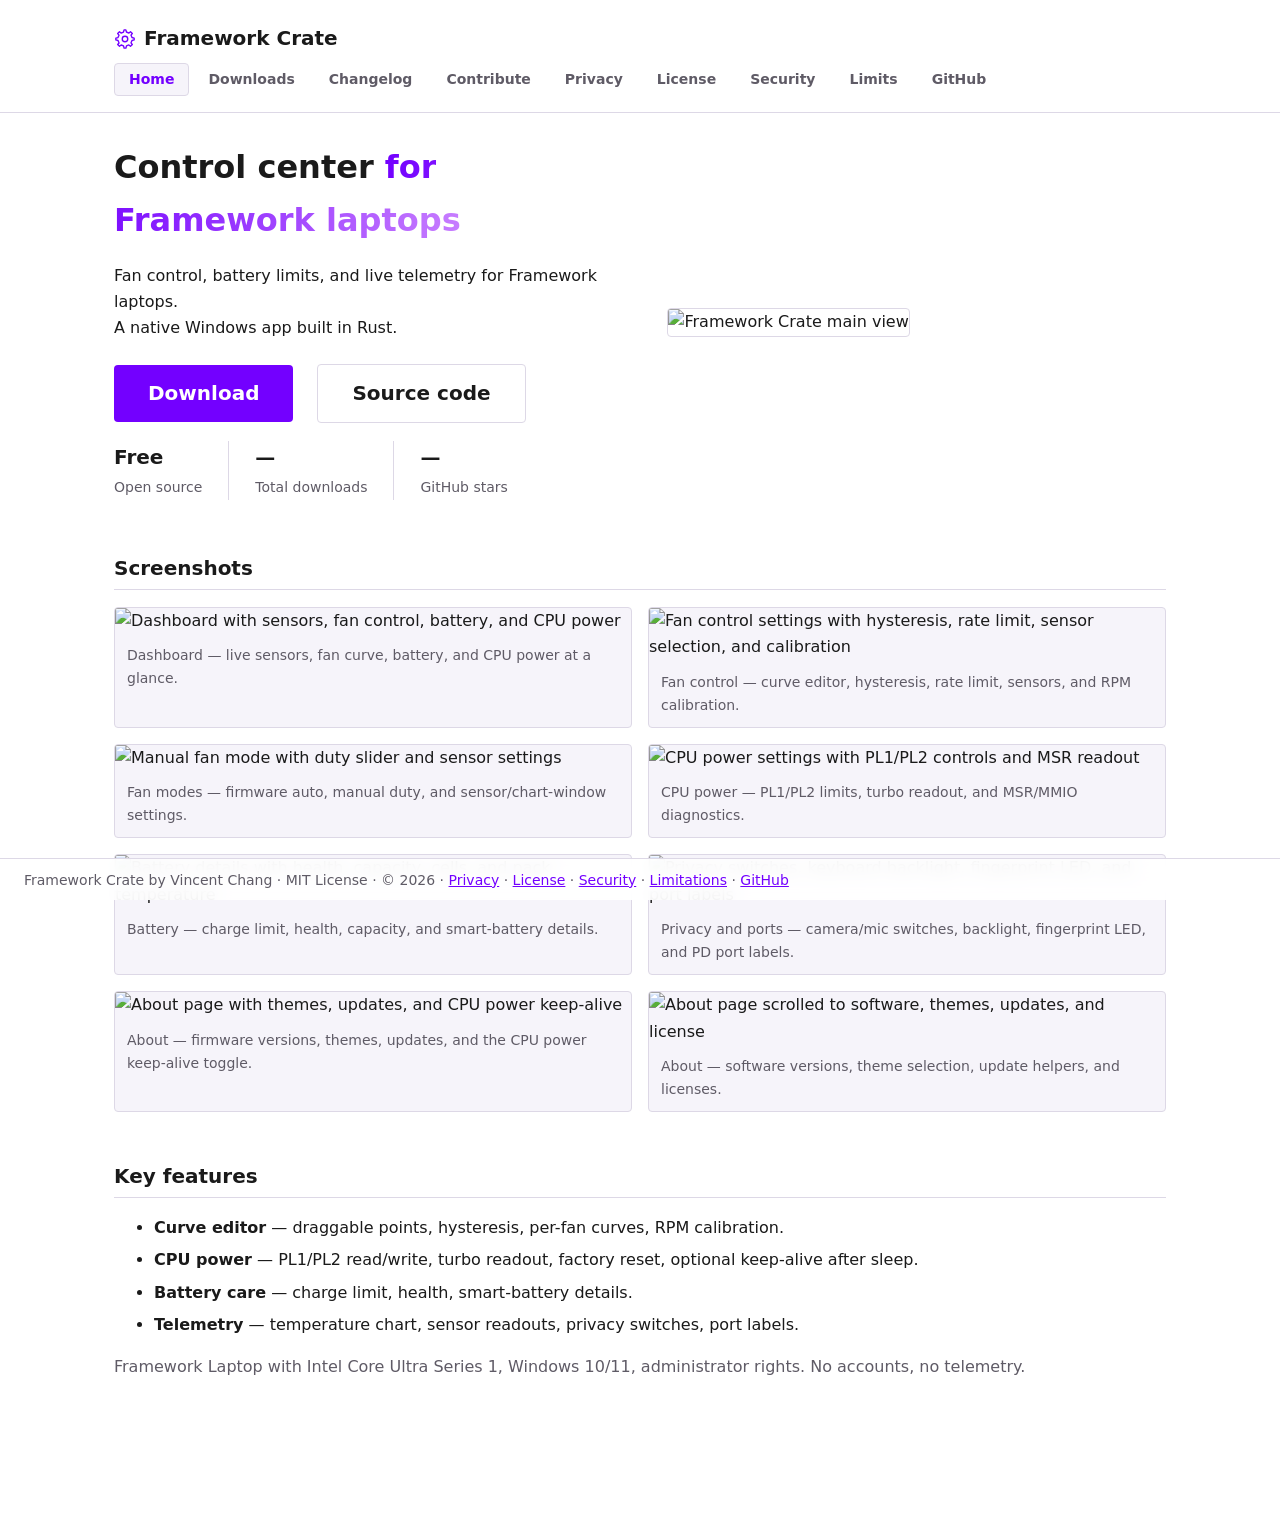
==== commit e9d3da31: "docs: add social metadata and refresh screenshots for 0.9.5 - Add description/Open Graph/Twitter tag" ====
--- a/docs/index.html
+++ b/docs/index.html
@@ -4,6 +4,15 @@
 <meta charset="utf-8">
 <meta name="viewport" content="width=device-width, initial-scale=1">
 <title>Framework Crate — Control center for Framework laptops</title>
+<meta name="description" content="Native Windows control center for Framework laptops: fan curves, battery charge limits, CPU power, and live telemetry. Free and open source.">
+<meta property="og:type" content="website">
+<meta property="og:site_name" content="Framework Crate">
+<meta property="og:title" content="Framework Crate — Control center for Framework laptops">
+<meta property="og:description" content="Fan curves, battery charge limits, CPU power, and live telemetry for Framework laptops. Free and open source.">
+<meta property="og:url" content="https://vinctw22.github.io/Framework-Crate/">
+<meta property="og:image" content="https://raw.githubusercontent.com/vinctw22/Framework-Crate/master/images/Framework-Crate-v0.9.5-1.png">
+<meta property="og:image:alt" content="Framework Crate main window">
+<meta name="twitter:card" content="summary_large_image">
 <link rel="stylesheet" href="style.css">
 <link rel="icon" href="icon.png" type="image/png">
 <link rel="icon" href="icon.svg" type="image/svg+xml">
@@ -12,7 +21,7 @@
 <body>
 <header class="site"><div class="wrap nav-row">
 <a class="brand" href="index.html"><svg class="brand-icon" viewBox="0 0 24 24" fill="none" xmlns="http://www.w3.org/2000/svg" aria-hidden="true"><path d="M12 15C13.6569 15 15 13.6569 15 12C15 10.3431 13.6569 9 12 9C10.3431 9 9 10.3431 9 12C9 13.6569 10.3431 15 12 15Z" stroke="currentColor" stroke-width="1.5" stroke-linecap="round" stroke-linejoin="round"/><path d="M19.6224 10.3954L18.5247 7.7448L20 6L18 4L16.2647 5.48295L13.5578 4.36974L12.9353 2H10.981L10.3491 4.40113L7.70441 5.51596L6 4L4 6L5.45337 7.78885L4.3725 10.4463L2 11V13L4.40111 13.6555L5.51575 16.2997L4 18L6 20L7.79116 18.5403L10.397 19.6123L11 22H13L13.6045 19.6132L16.2551 18.5155C16.6969 18.8313 18 20 18 20L20 18L18.5159 16.2494L19.6139 13.598L21.9999 12.9772L22 11L19.6224 10.3954Z" stroke="currentColor" stroke-width="1.5" stroke-linecap="round" stroke-linejoin="round"/></svg>Framework Crate</a>
-<nav><a class="pill active" href="index.html">Home</a><a class="pill" href="downloads.html">Downloads</a><a class="pill" href="changelog.html">Changelog</a><a class="pill" href="contribute.html">Contribute</a><a class="pill" href="privacy.html">Privacy</a><a class="pill" href="license.html">License</a><a class="pill" href="security.html">Security</a><a class="pill" href="limitations.html">Limits</a><a class="pill" href="https://github.com/vincent-chang-rightfighter/Framework-Crate">GitHub</a></nav>
+<nav><a class="pill active" href="index.html">Home</a><a class="pill" href="downloads.html">Downloads</a><a class="pill" href="changelog.html">Changelog</a><a class="pill" href="contribute.html">Contribute</a><a class="pill" href="privacy.html">Privacy</a><a class="pill" href="license.html">License</a><a class="pill" href="security.html">Security</a><a class="pill" href="limitations.html">Limits</a><a class="pill" href="https://github.com/vinctw22/Framework-Crate">GitHub</a></nav>
 </div></header>
 <div class="wrap">
 
@@ -22,19 +31,19 @@
 <p>Fan control, battery limits, and live telemetry for Framework laptops.<br>A native Windows app built in Rust.</p>
 <div class="hero-actions">
 <a class="btn btn-big" href="downloads.html">Download</a>
-<a class="btn btn-big btn-ghost" href="https://github.com/vincent-chang-rightfighter/Framework-Crate">Source code</a>
+<a class="btn btn-big btn-ghost" href="https://github.com/vinctw22/Framework-Crate">Source code</a>
 </div>
 <div class="stats">
 <div><span class="stat-num">Free</span><span class="stat-label">Open source</span></div>
 <div><span class="stat-num" id="stat-dl">…</span><span class="stat-label">Total downloads</span></div>
-<div><a id="stat-stars-link" href="https://github.com/vincent-chang-rightfighter/Framework-Crate"><span class="stat-num" id="stat-stars">…</span><span class="stat-label">GitHub stars</span></a></div>
+<div><a id="stat-stars-link" href="https://github.com/vinctw22/Framework-Crate"><span class="stat-num" id="stat-stars">…</span><span class="stat-label">GitHub stars</span></a></div>
 </div>
 </div>
-<div class="hero-shot"><img src="https://raw.githubusercontent.com/vincent-chang-rightfighter/Framework-Crate/master/images/Framework-Crate-v0.9.0-1.png" alt="Framework Crate main view"></div>
+<div class="hero-shot"><img src="https://raw.githubusercontent.com/vinctw22/Framework-Crate/master/images/Framework-Crate-v0.9.5-1.png" alt="Framework Crate main view"></div>
 </section>
 <script>
 (function () {
-  var repo = "vincent-chang-rightfighter/Framework-Crate";
+  var repo = "vinctw22/Framework-Crate";
   var relP = fetch("https://api.github.com/repos/" + repo + "/releases?per_page=100").then(function (r) {
     if (!r.ok) throw new Error(r.status);
     return r.json();
@@ -64,6 +73,18 @@
 })();
 </script>
 
+<h2>Screenshots</h2>
+<div class="shots">
+<figure class="shot"><img src="https://raw.githubusercontent.com/vinctw22/Framework-Crate/master/images/Framework-Crate-v0.9.5-1.png" alt="Dashboard with sensors, fan control, battery, and CPU power"><figcaption>Dashboard — live sensors, fan curve, battery, and CPU power at a glance.</figcaption></figure>
+<figure class="shot"><img src="https://raw.githubusercontent.com/vinctw22/Framework-Crate/master/images/Framework-Crate-v0.9.5-2.png" alt="Fan control settings with hysteresis, rate limit, sensor selection, and calibration"><figcaption>Fan control — curve editor, hysteresis, rate limit, sensors, and RPM calibration.</figcaption></figure>
+<figure class="shot"><img src="https://raw.githubusercontent.com/vinctw22/Framework-Crate/master/images/Framework-Crate-v0.9.5-8.png" alt="Manual fan mode with duty slider and sensor settings"><figcaption>Fan modes — firmware auto, manual duty, and sensor/chart-window settings.</figcaption></figure>
+<figure class="shot"><img src="https://raw.githubusercontent.com/vinctw22/Framework-Crate/master/images/Framework-Crate-v0.9.5-3.png" alt="CPU power settings with PL1/PL2 controls and MSR readout"><figcaption>CPU power — PL1/PL2 limits, turbo readout, and MSR/MMIO diagnostics.</figcaption></figure>
+<figure class="shot"><img src="https://raw.githubusercontent.com/vinctw22/Framework-Crate/master/images/Framework-Crate-v0.9.5-7.png" alt="Battery details with health, capacity, cells, and pack temperature"><figcaption>Battery — charge limit, health, capacity, and smart-battery details.</figcaption></figure>
+<figure class="shot"><img src="https://raw.githubusercontent.com/vinctw22/Framework-Crate/master/images/Framework-Crate-v0.9.5-4.png" alt="Privacy switches, keyboard backlight, fingerprint LED, and port labels"><figcaption>Privacy and ports — camera/mic switches, backlight, fingerprint LED, and PD port labels.</figcaption></figure>
+<figure class="shot"><img src="https://raw.githubusercontent.com/vinctw22/Framework-Crate/master/images/Framework-Crate-v0.9.5-5.png" alt="About page with themes, updates, and CPU power keep-alive"><figcaption>About — firmware versions, themes, updates, and the CPU power keep-alive toggle.</figcaption></figure>
+<figure class="shot"><img src="https://raw.githubusercontent.com/vinctw22/Framework-Crate/master/images/Framework-Crate-v0.9.5-6.png" alt="About page scrolled to software, themes, updates, and license"><figcaption>About — software versions, theme selection, update helpers, and licenses.</figcaption></figure>
+</div>
+
 <h2>Key features</h2>
 <ul class="tight">
 <li><strong>Curve editor</strong> — draggable points, hysteresis, per-fan curves, RPM calibration.</li>
@@ -74,7 +95,7 @@
 <p class="muted">Framework Laptop with Intel Core Ultra Series 1, Windows 10/11, administrator rights. No accounts, no telemetry.</p>
 
 <footer>
-<p>Framework Crate by Vincent Chang · MIT License · © <span id="year">2026</span> · <a href="privacy.html">Privacy</a> · <a href="license.html">License</a> · <a href="security.html">Security</a> · <a href="limitations.html">Limitations</a> · <a href="https://github.com/vincent-chang-rightfighter/Framework-Crate">GitHub</a></p>
+<p>Framework Crate by Vincent Chang · MIT License · © <span id="year">2026</span> · <a href="privacy.html">Privacy</a> · <a href="license.html">License</a> · <a href="security.html">Security</a> · <a href="limitations.html">Limitations</a> · <a href="https://github.com/vinctw22/Framework-Crate">GitHub</a></p>
 </footer>
 </div>
 <script>document.getElementById("year").textContent = new Date().getFullYear();</script>
--- a/docs/style.css
+++ b/docs/style.css
@@ -171,6 +171,11 @@
 .hero { display: grid; grid-template-columns: 1.05fr 1fr; gap: 30px; align-items: center; margin: 10px 0 6px; }
 .hero h1 { margin-top: 0; }
 .hero-shot img { width: 100%; border: 1px solid var(--border); border-radius: 4px; }
+.shots { display: grid; grid-template-columns: repeat(2, minmax(0, 1fr)); gap: 16px; margin: 14px 0 26px; }
+.shot { margin: 0; border: 1px solid var(--border); border-radius: 4px; overflow: hidden; background: var(--card); }
+.shot img { display: block; width: 100%; }
+.shot figcaption { padding: 10px 12px; color: var(--muted); font-size: var(--fs-sm); }
+@media (max-width: 720px) { .shots { grid-template-columns: 1fr; } }
 .log-layout { display: grid; grid-template-columns: 1fr 170px; gap: 26px; align-items: start; }
 .log-nav { position: sticky; top: 90px; border: 1px solid var(--border); border-radius: 4px; padding: 12px 14px; background: var(--card); max-height: 60vh; overflow: auto; }
 .log-nav a { display: block; padding: 2px 0; font-size: var(--fs-sm); text-decoration: none; }
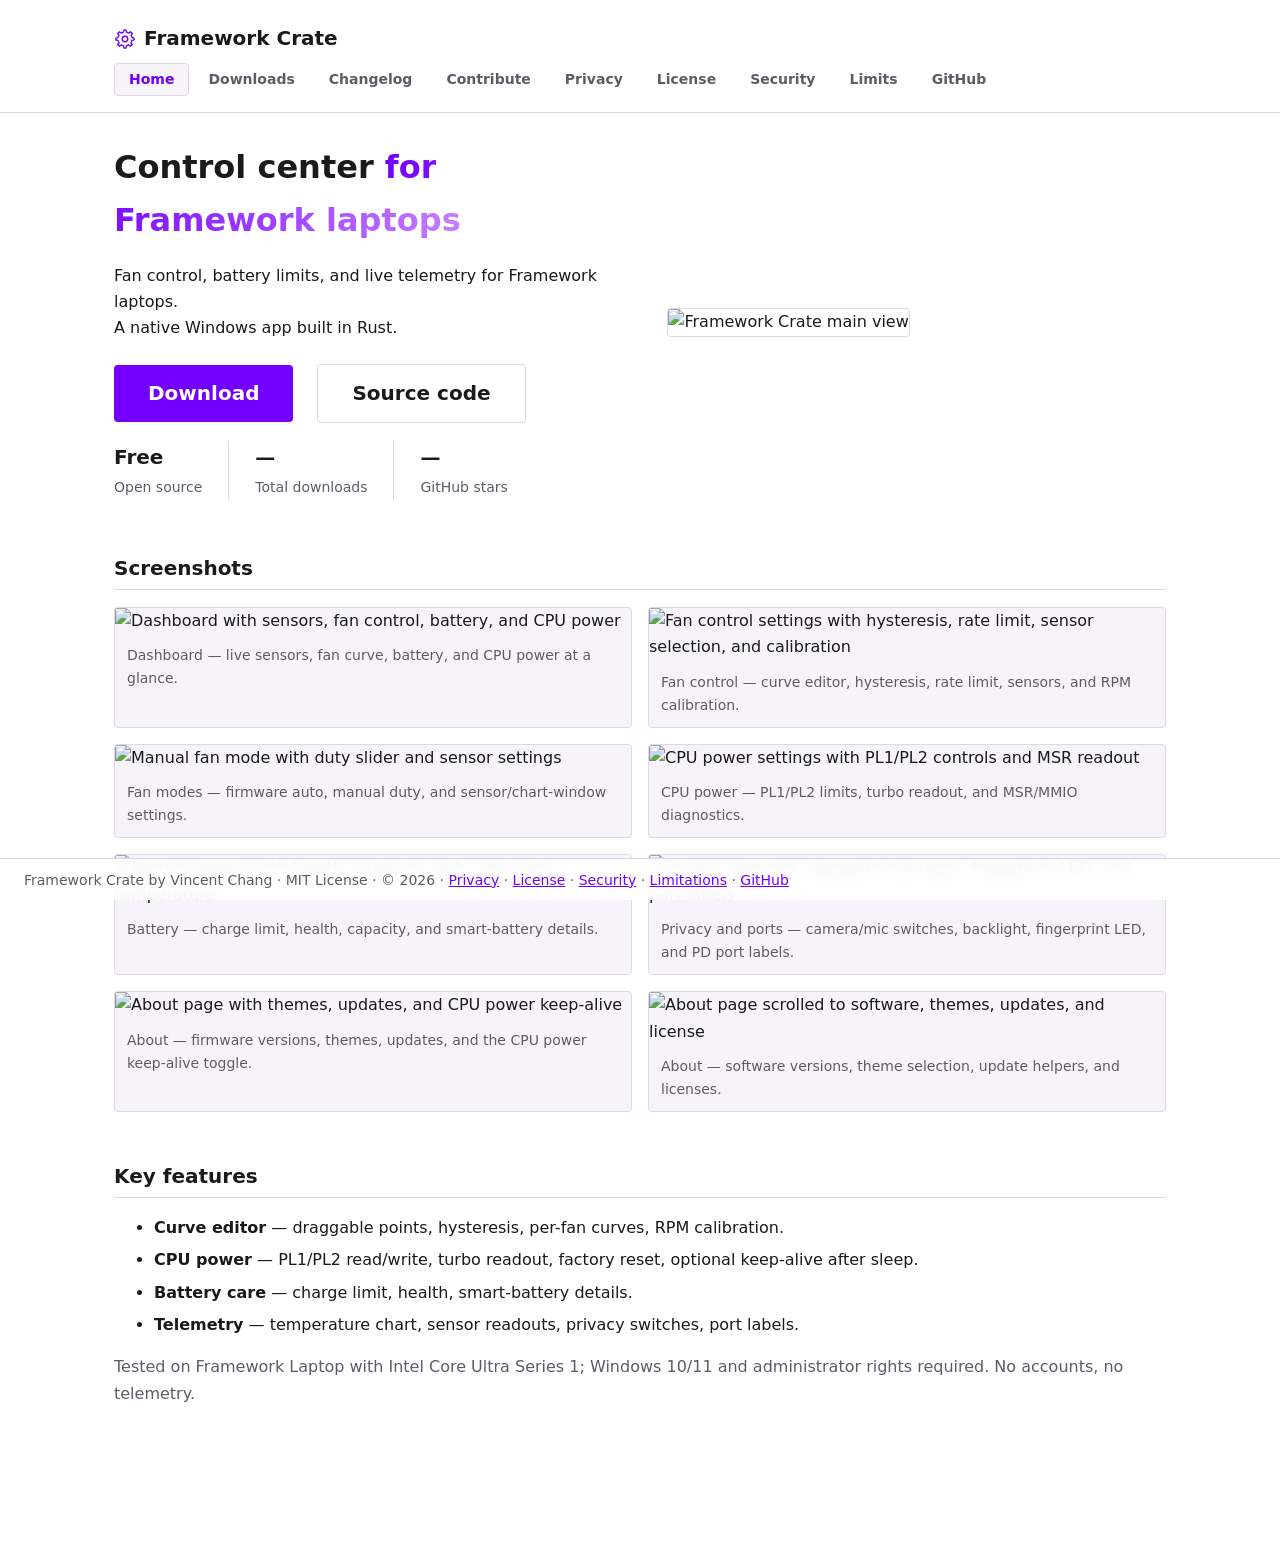
==== commit 53225350: "docs: qualify the homepage hardware requirement as tested - Match the README wording by saying the a" ====
--- a/docs/index.html
+++ b/docs/index.html
@@ -92,7 +92,7 @@
 <li><strong>Battery care</strong> — charge limit, health, smart-battery details.</li>
 <li><strong>Telemetry</strong> — temperature chart, sensor readouts, privacy switches, port labels.</li>
 </ul>
-<p class="muted">Framework Laptop with Intel Core Ultra Series 1, Windows 10/11, administrator rights. No accounts, no telemetry.</p>
+<p class="muted">Tested on Framework Laptop with Intel Core Ultra Series 1; Windows 10/11 and administrator rights required. No accounts, no telemetry.</p>
 
 <footer>
 <p>Framework Crate by Vincent Chang · MIT License · © <span id="year">2026</span> · <a href="privacy.html">Privacy</a> · <a href="license.html">License</a> · <a href="security.html">Security</a> · <a href="limitations.html">Limitations</a> · <a href="https://github.com/vinctw22/Framework-Crate">GitHub</a></p>
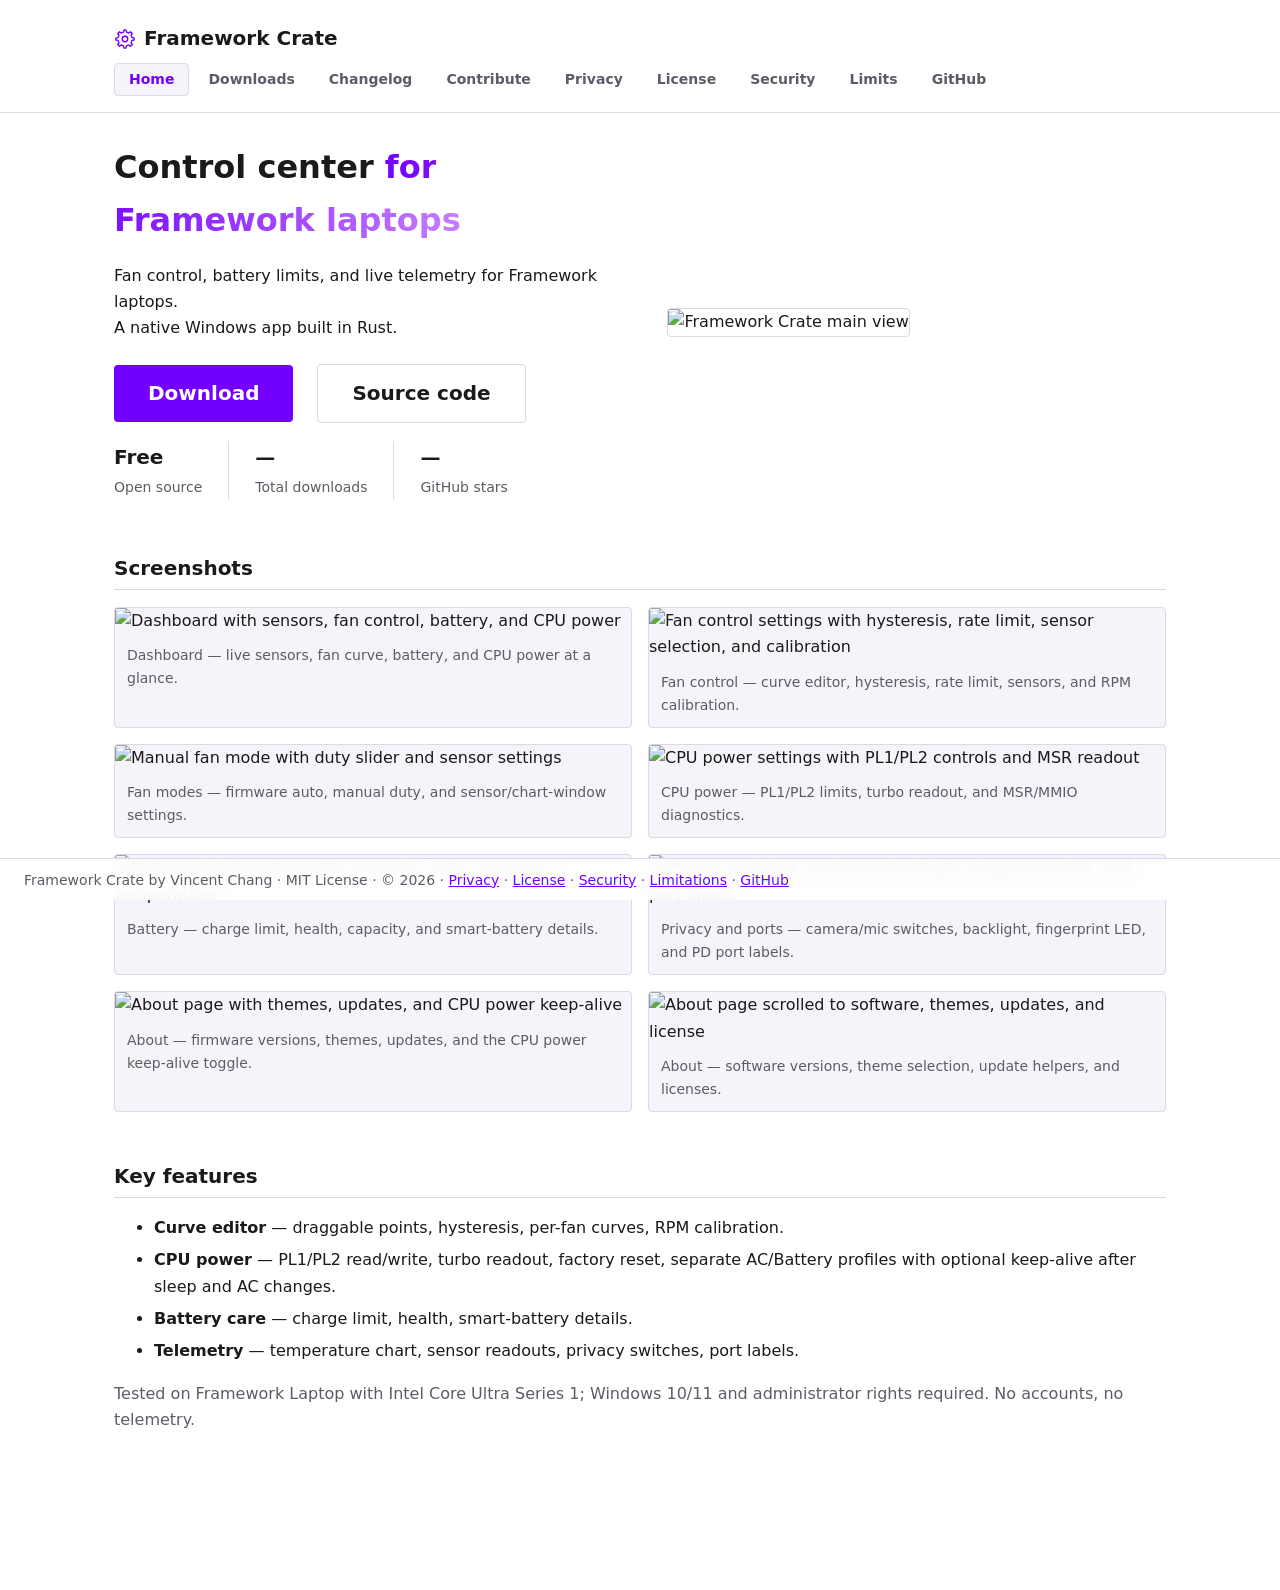
==== commit 9f221627: "feat(cpu-power): add persisted AC/Battery power-limit profiles - Add a Profile AC/Battery selector t" ====
--- a/docs/index.html
+++ b/docs/index.html
@@ -88,7 +88,7 @@
 <h2>Key features</h2>
 <ul class="tight">
 <li><strong>Curve editor</strong> — draggable points, hysteresis, per-fan curves, RPM calibration.</li>
-<li><strong>CPU power</strong> — PL1/PL2 read/write, turbo readout, factory reset, optional keep-alive after sleep.</li>
+<li><strong>CPU power</strong> — PL1/PL2 read/write, turbo readout, factory reset, separate AC/Battery profiles with optional keep-alive after sleep and AC changes.</li>
 <li><strong>Battery care</strong> — charge limit, health, smart-battery details.</li>
 <li><strong>Telemetry</strong> — temperature chart, sensor readouts, privacy switches, port labels.</li>
 </ul>
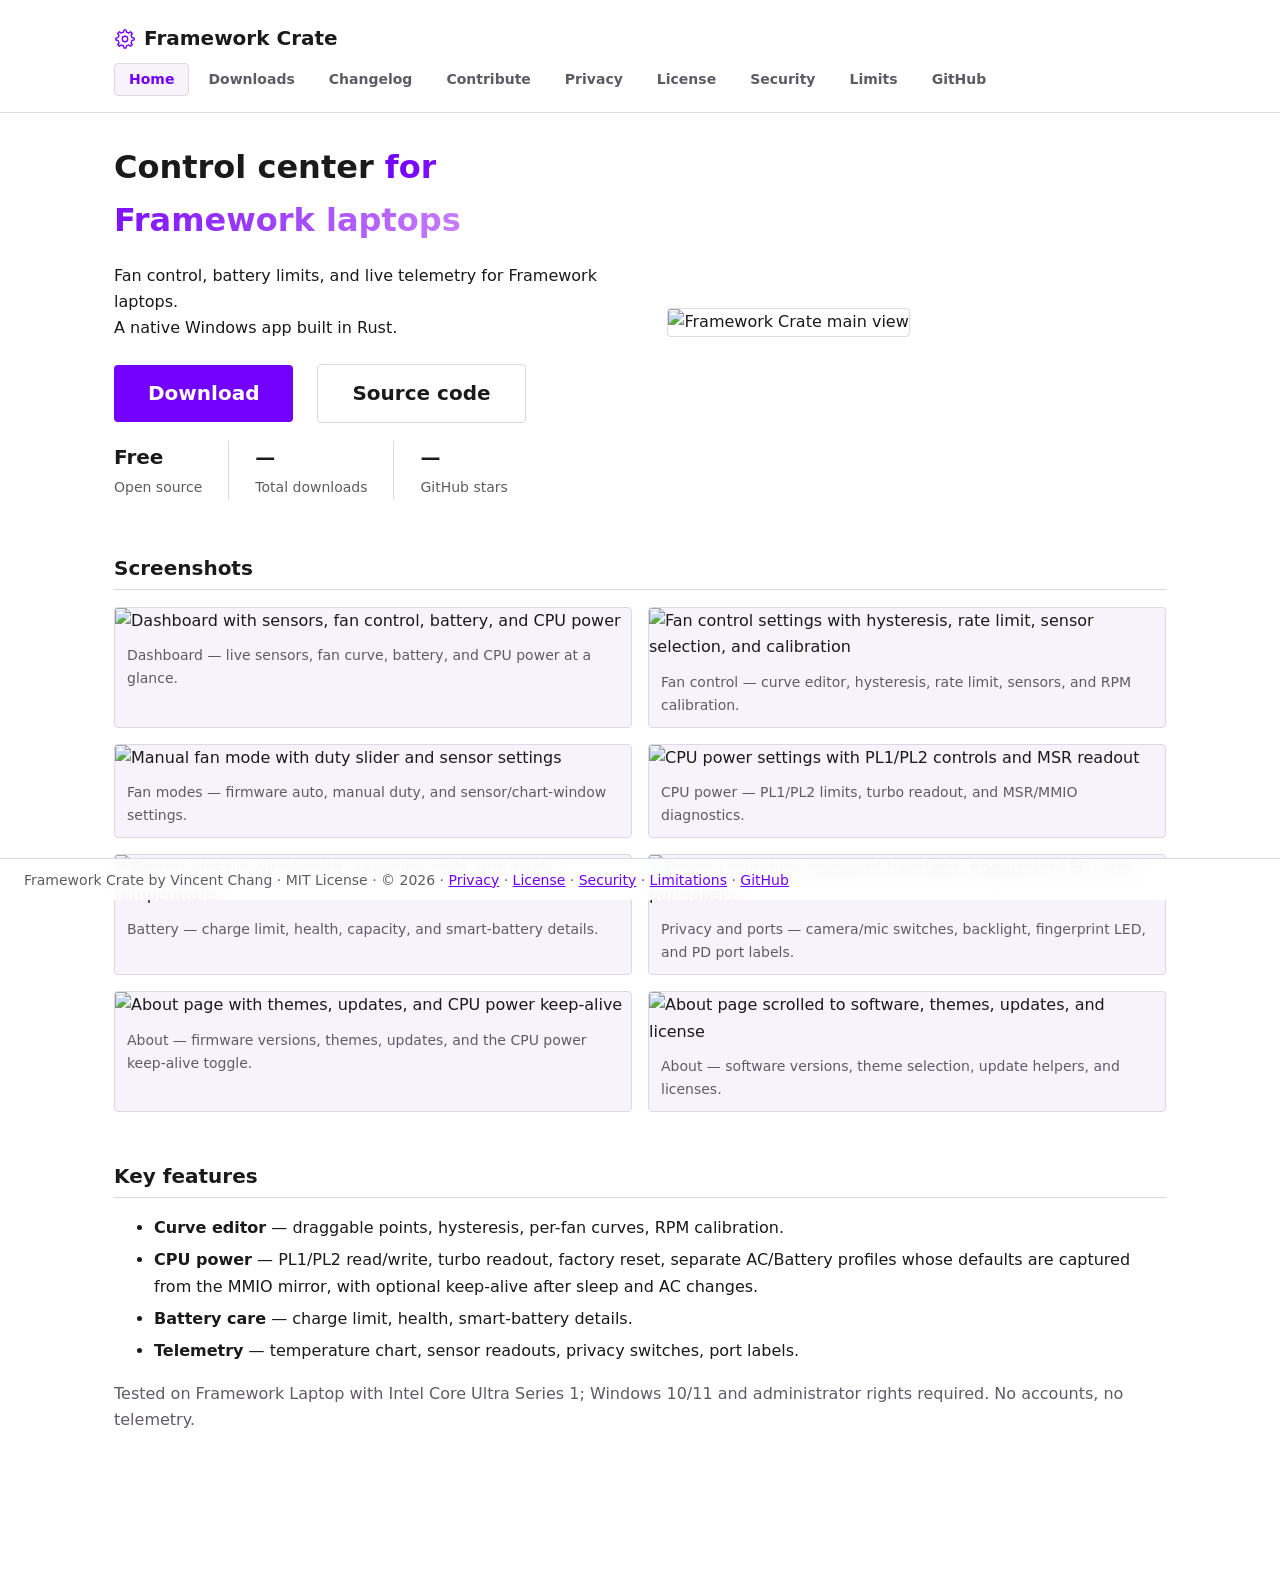
==== commit bf85417d: "feat(cpu-power): record MMIO wall defaults for AC and battery - Capture ac_initial/battery_initial f" ====
--- a/docs/index.html
+++ b/docs/index.html
@@ -88,7 +88,7 @@
 <h2>Key features</h2>
 <ul class="tight">
 <li><strong>Curve editor</strong> — draggable points, hysteresis, per-fan curves, RPM calibration.</li>
-<li><strong>CPU power</strong> — PL1/PL2 read/write, turbo readout, factory reset, separate AC/Battery profiles with optional keep-alive after sleep and AC changes.</li>
+<li><strong>CPU power</strong> — PL1/PL2 read/write, turbo readout, factory reset, separate AC/Battery profiles whose defaults are captured from the MMIO mirror, with optional keep-alive after sleep and AC changes.</li>
 <li><strong>Battery care</strong> — charge limit, health, smart-battery details.</li>
 <li><strong>Telemetry</strong> — temperature chart, sensor readouts, privacy switches, port labels.</li>
 </ul>
